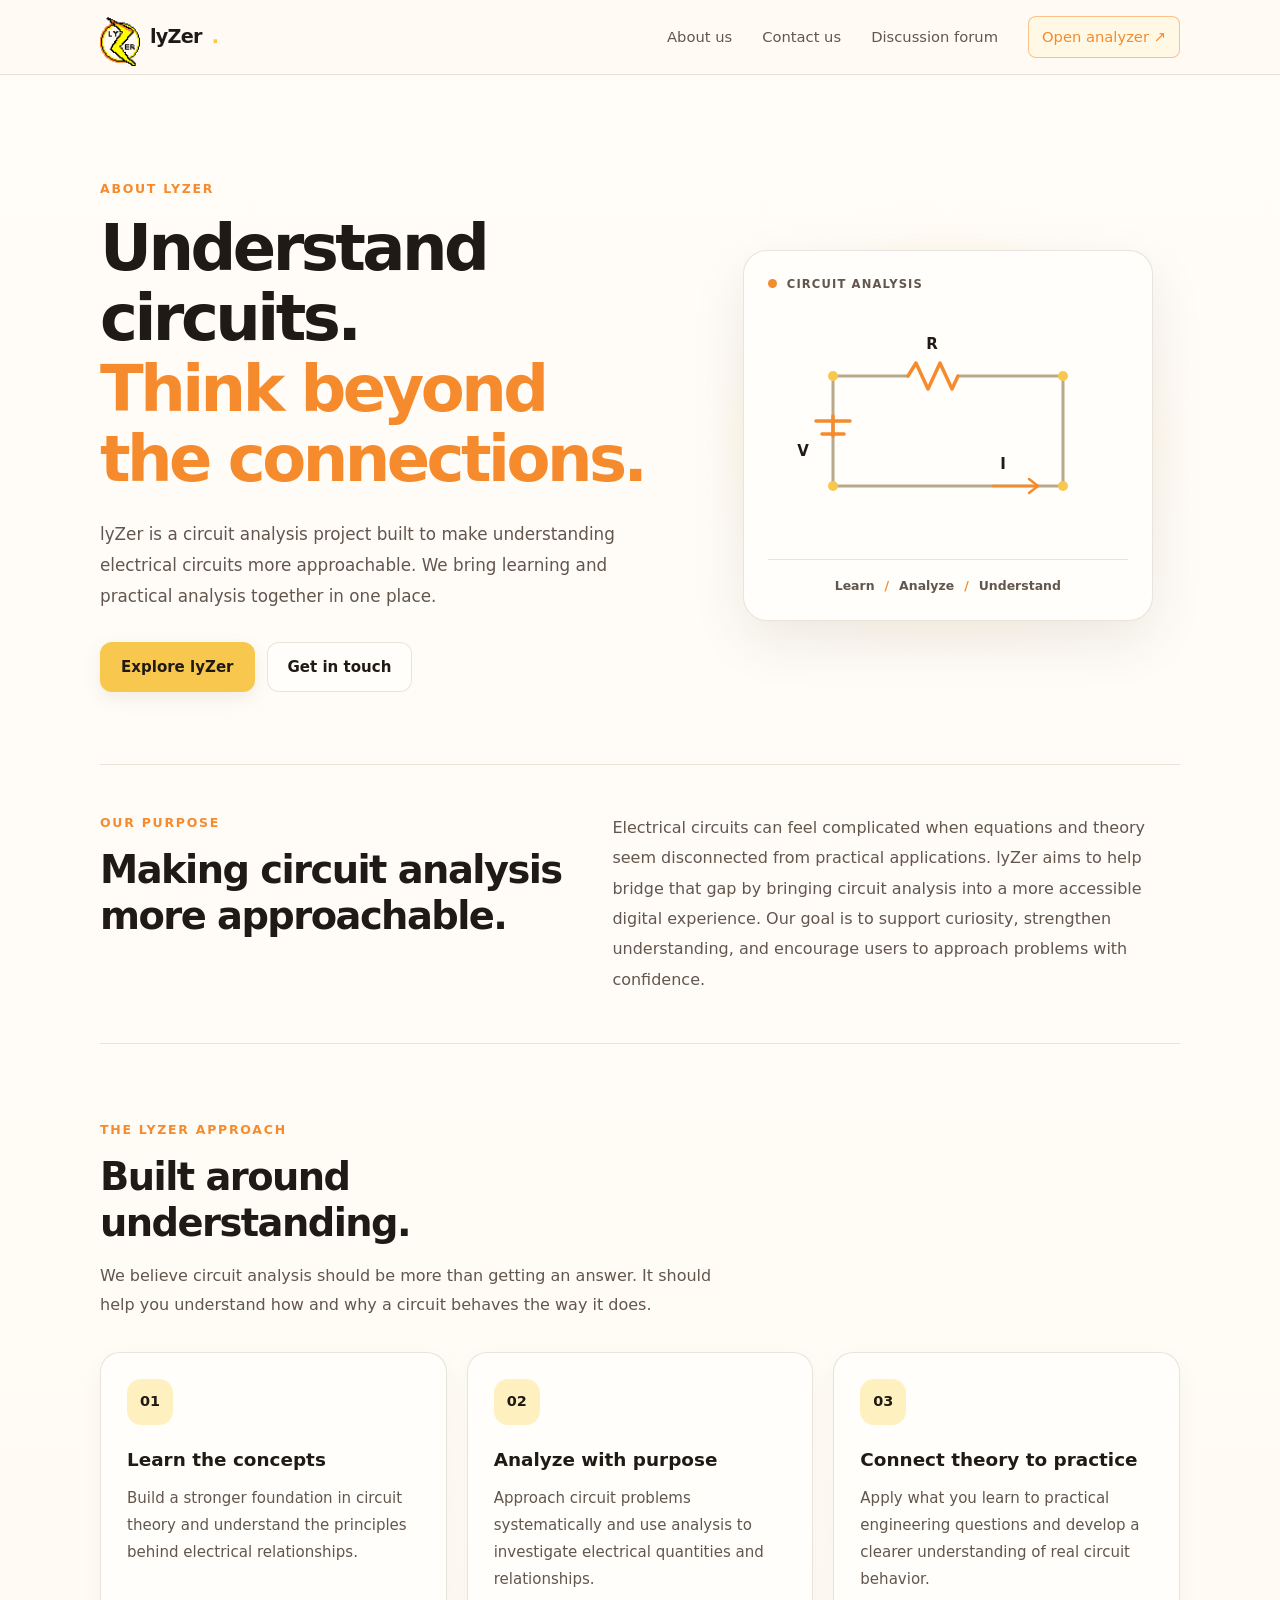
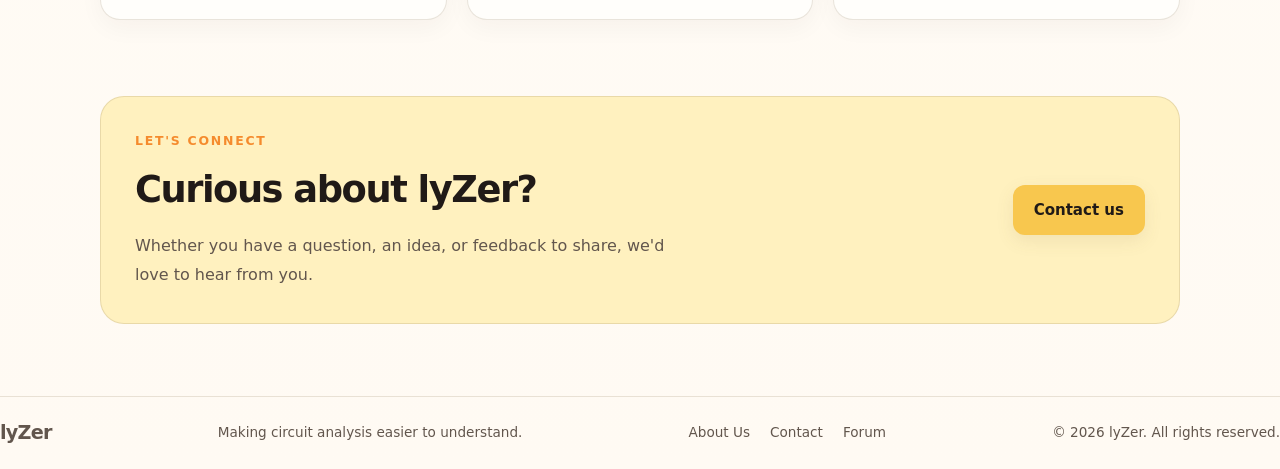
==== ui/about-us.html @ a9f71468 "feat: Add about us" ====
<!DOCTYPE html>
<html lang="en">
<head>
    <meta charset="UTF-8">
    <meta name="viewport" content="width=device-width, initial-scale=1.0">
    <title>About Us | lyZer</title>

    <link rel="stylesheet" href="style.css">
    <link rel="stylesheet" href="about-us.css">
</head>
<body>

	<header>
		<div class="shell">
			<nav aria-label="Main navigation">
				<a class="brand" href="../index.html" aria-label="lyZer home">
					<span class="logo" aria-hidden="true"><img src="logo.png"></span>
					lyZer<span style="color:var(--accent)">.</span>
				</a>
				<div class="nav-links">
					<a href="#about">About us</a>
					<a href="contact-us.html">Contact us</a>
					<a href="#forum">Discussion forum</a>
					<a class="nav-button" href="#analyzer">Open analyzer ↗</a>
				</div>
			</nav>
		</div>
	</header>

    <main class="about-page shell">

        <!-- Hero section -->
        <section class="about-hero">
            <div class="hero-content">
                <p class="eyebrow">ABOUT LYZER</p>

                <h1>Understand circuits.<br>
                    <span>Think beyond the connections.</span>
                </h1>

                <p class="hero-description">
                    lyZer is a circuit analysis project built to make
                    understanding electrical circuits more approachable.
                    We bring learning and practical analysis together
                    in one place.
                </p>

                <div class="hero-actions">
                    <a class="button-link primary-button"
                       href="../index.html">
                        Explore lyZer
                    </a>

                    <a class="button-link secondary-button"
                       href="contact-us.html">
                        Get in touch
                    </a>
                </div>
            </div>

            <div class="hero-visual">
                <div class="visual-glow"></div>

                <div class="circuit-card">
                    <div class="circuit-card-header">
                        <span class="status-dot"></span>
                        <span>CIRCUIT ANALYSIS</span>
                    </div>

                    <svg class="circuit-diagram"
                         viewBox="0 0 360 230"
                         xmlns="http://www.w3.org/2000/svg"
                         role="img"
                         aria-label="Illustration of a simple electrical circuit with a battery, resistor, and connecting wires">

                        <!-- Connecting wires -->
                        <path d="M65 65 H140
                                 M190 65 H295
                                 V175 H65
                                 V65"
                              class="wire"/>

                        <!-- Battery -->
                        <path d="M65 105 V125
                                 M48 110 H82
                                 M54 123 H76"
                              class="component"/>

                        <!-- Resistor -->
                        <path d="M140 65
                                 L148 52
                                 L160 78
                                 L172 52
                                 L184 78
                                 L190 65"
                              class="component"/>

                        <!-- Current direction -->
                        <path d="M225 175 H270"
                              class="current-line"/>

                        <path d="M261 168 L270 175 L261 182"
                              class="current-arrow"/>

                        <!-- Connection nodes -->
                        <circle cx="65" cy="65" r="5" class="node"/>
                        <circle cx="295" cy="65" r="5" class="node"/>
                        <circle cx="295" cy="175" r="5" class="node"/>
                        <circle cx="65" cy="175" r="5" class="node"/>

                        <!-- Labels -->
                        <text x="164" y="38" class="diagram-label">R</text>
                        <text x="35" y="145" class="diagram-label">V</text>
                        <text x="235" y="158" class="diagram-label">I</text>
                    </svg>

                    <div class="circuit-card-footer">
                        <span>Learn</span>
                        <span class="footer-separator">/</span>
                        <span>Analyze</span>
                        <span class="footer-separator">/</span>
                        <span>Understand</span>
                    </div>
                </div>
            </div>
        </section>

        <!-- Mission section -->
        <section class="mission-section">
            <div class="section-heading">
                <p class="eyebrow">OUR PURPOSE</p>
                <h2>Making circuit analysis more approachable.</h2>
            </div>

            <p class="mission-description">
                Electrical circuits can feel complicated when equations
                and theory seem disconnected from practical applications.
                lyZer aims to help bridge that gap by bringing circuit
                analysis into a more accessible digital experience.
                Our goal is to support curiosity, strengthen understanding,
                and encourage users to approach problems with confidence.
            </p>
        </section>

        <!-- Values / approach -->
        <section class="approach-section">
            <div class="section-heading">
                <p class="eyebrow">THE LYZER APPROACH</p>
                <h2>Built around understanding.</h2>
                <p>
                    We believe circuit analysis should be more than
                    getting an answer. It should help you understand
                    how and why a circuit behaves the way it does.
                </p>
            </div>

            <div class="approach-grid">

                <article class="approach-card">
                    <div class="card-icon">01</div>
                    <h3>Learn the concepts</h3>
                    <p>
                        Build a stronger foundation in circuit theory
                        and understand the principles behind electrical
                        relationships.
                    </p>
                </article>

                <article class="approach-card">
                    <div class="card-icon">02</div>
                    <h3>Analyze with purpose</h3>
                    <p>
                        Approach circuit problems systematically and
                        use analysis to investigate electrical quantities
                        and relationships.
                    </p>
                </article>

                <article class="approach-card">
                    <div class="card-icon">03</div>
                    <h3>Connect theory to practice</h3>
                    <p>
                        Apply what you learn to practical engineering
                        questions and develop a clearer understanding
                        of real circuit behavior.
                    </p>
                </article>

            </div>
        </section>

        <!-- Closing call to action -->
        <section class="about-cta">
            <div>
                <p class="eyebrow">LET'S CONNECT</p>
                <h2>Curious about lyZer?</h2>
                <p>
                    Whether you have a question, an idea, or feedback
                    to share, we'd love to hear from you.
                </p>
            </div>

            <a class="button-link primary-button"
               href="contact-us.html">
                Contact us
            </a>
        </section>

    </main>

    <footer class="site-footer">
        <div class="footer-inner">
            <a class="brand" href="../index.html">lyZer</a>

            <p>
                Making circuit analysis easier to understand.
            </p>

            <div class="footer-links">
                <a href="about-us.html">About Us</a>
                <a href="contact-us.html">Contact</a>
                <a href="../index.html#forum">Forum</a>
            </div>

            <p class="copyright">
                &copy; 2026 lyZer. All rights reserved.
            </p>
        </div>
    </footer>

</body>
</html>
---- ui/style.css ----
:root {
    color-scheme: light;

    --bg: #fffaf3;
    --text: #201a17;
    --muted: #62564d;
    --accent: #f8c74e;
    --accent-strong: #f58b2d;
    --line: rgba(118, 96, 54, 0.16);
}

/* Base styles */

* {
    box-sizing: border-box;
}

html {
    scroll-behavior: smooth;
}

body {
    margin: 0;
    background: linear-gradient(180deg, #fffdf9 0%, var(--bg) 100%);
    color: var(--text);
    font: 16px/1.6 system-ui, -apple-system, "Segoe UI", sans-serif;
}

a {
    color: inherit;
    text-decoration: none;
}

.shell {
    width: min(1080px, calc(100% - 40px));
    margin: auto;
}

/* Header and navigation */

header {
    position: sticky;
    top: 0;
    z-index: 2;
    border-bottom: 1px solid var(--line);
    background: rgba(255, 250, 243, 0.85);
    backdrop-filter: blur(14px);
}

nav {
    min-height: 74px;
    display: flex;
    justify-content: space-between;
    align-items: center;
    gap: 24px;
}

.brand {
    display: flex;
    align-items: center;
    gap: 10px;
    font-size: 1.2rem;
    font-weight: 750;
    letter-spacing: -0.04em;
}

.logo {
    width: 40px;
    height: 40px;
    display: grid;
    place-items: center;
    border-radius: 12px;
}

.logo img {
    width: 100%;
    height: 100%;
    display: block;
    object-fit: contain;
}

.nav-links {
    display: flex;
    align-items: center;
    gap: 30px;
    color: var(--muted);
    font-size: 0.92rem;
}

.nav-links a:hover,
.nav-links a:focus-visible {
    color: var(--accent-strong);
}

.nav-links .nav-button {
    padding: 8px 13px;
    border: 1px solid rgba(245, 139, 45, 0.5);
    border-radius: 8px;
    color: var(--accent-strong);
    background: rgba(255, 248, 225, 0.8);
}

/* Hero section */

.hero {
    padding: 86px 0;
    background: radial-gradient(
        ellipse at 85% 15%,
        rgba(248, 199, 78, 0.22),
        transparent 38%
    );
}

.hero-grid {
    display: grid;
    grid-template-columns: 1fr;
    align-items: center;
}

.eyebrow {
    color: var(--accent-strong);
    font-size: 0.77rem;
    font-weight: 750;
    letter-spacing: 0.13em;
    text-transform: uppercase;
}

h1 {
    max-width: 620px;
    margin: 17px 0;
    font-size: clamp(2.8rem, 6vw, 5rem);
    line-height: 1.03;
    letter-spacing: -0.065em;
}

h1 span {
    color: var(--accent-strong);
}

.intro {
    max-width: 530px;
    color: var(--muted);
    font-size: 1.08rem;
}

.actions {
    display: flex;
    flex-wrap: wrap;
    gap: 12px;
    margin-top: 28px;
}

.button {
    min-height: 46px;
    display: inline-flex;
    align-items: center;
    padding: 0 18px;
    border-radius: 8px;
    font-weight: 700;
}

.primary {
    color: #2b1d0e;
    background: linear-gradient(
        135deg,
        var(--accent) 0%,
        var(--accent-strong) 100%
    );
    box-shadow: 0 10px 24px rgba(245, 139, 45, 0.18);
}

.secondary {
    border: 1px solid var(--line);
    background: #fff;
}

/* Features section */

.features {
    padding: 64px 0 78px;
    border-top: 1px solid var(--line);
}

.feature-heading {
    display: flex;
    align-items: end;
    justify-content: space-between;
    gap: 24px;
    margin-bottom: 25px;
}

h2 {
    margin: 7px 0 0;
    font-size: clamp(1.8rem, 4vw, 2.5rem);
    letter-spacing: -0.045em;
}

.feature-heading p {
    max-width: 370px;
    margin: 0;
    color: var(--muted);
}

.feature-grid {
    display: grid;
    grid-template-columns: repeat(3, 1fr);
    gap: 15px;
}

.feature {
    padding: 21px;
    border: 1px solid var(--line);
    border-radius: 12px;
    background: #fffefb;
    box-shadow: 0 10px 30px rgba(109, 88, 55, 0.04);
}

.icon {
    width: 36px;
    height: 36px;
    display: grid;
    place-items: center;
    border-radius: 9px;
    color: var(--accent-strong);
    background: linear-gradient(135deg, #fff4cb, #ffe6af);
    font-size: 1.2rem;
}

h3 {
    margin: 15px 0 5px;
    font-size: 1rem;
}

.feature p {
    margin: 0;
    color: var(--muted);
    font-size: 0.9rem;
}

/* Footer */

footer {
    border-top: 1px solid var(--line);
    color: var(--muted);
    font-size: 0.85rem;
}

.footer-inner {
    min-height: 72px;
    display: flex;
    align-items: center;
    justify-content: space-between;
    gap: 20px;
}

.footer-links {
    display: flex;
    gap: 20px;
}

.footer-links a:hover {
    color: var(--accent-strong);
}

/* Responsive layout */

@media (max-width: 740px) {
    .shell {
        width: calc(100% - 32px);
    }

    nav {
        padding: 12px 0;
        flex-wrap: wrap;
    }

    .nav-links {
        width: 100%;
        justify-content: space-between;
        gap: 10px;
        font-size: 0.82rem;
    }

    .nav-links .nav-button {
        padding: 6px 9px;
    }

    .hero {
        padding: 60px 0;
    }

    .feature-heading {
        align-items: start;
        flex-direction: column;
    }

    .feature-grid {
        grid-template-columns: 1fr;
    }

    .footer-inner {
        align-items: start;
        flex-direction: column;
        padding: 17px 0;
    }
}

@media (max-width: 390px) {
    .nav-links {
        flex-wrap: wrap;
        justify-content: flex-start;
    }
}
---- ui/about-us.css ----
/*ABOUT PAGE*/

.about-page {
    padding-top: 56px;
    padding-bottom: 72px;
}

/*HERO SECTION*/

.about-hero {
    display: grid;
    grid-template-columns: 1.1fr 0.9fr;
    align-items: center;
    gap: 48px;

    padding: 48px 0 72px;
}

.hero-content {
    max-width: 620px;
}

.eyebrow {
    margin: 0 0 14px;

    color: var(--accent-strong, #f58b2d);

    font-size: 0.78rem;
    font-weight: 800;
    letter-spacing: 0.14em;
    text-transform: uppercase;
}

.hero-content h1 {
    margin: 0;

    color: var(--text, #201a17);

    font-size: clamp(2.4rem, 5vw, 4.2rem);
    line-height: 1.1;
    letter-spacing: -0.055em;
}

.hero-content h1 span {
    color: var(--accent-strong, #f58b2d);
}

.hero-description {
    max-width: 540px;
    margin: 24px 0 0;

    color: var(--muted, #62564d);

    font-size: 1.05rem;
    line-height: 1.85;
}

.hero-actions {
    display: flex;
    flex-wrap: wrap;
    gap: 12px;

    margin-top: 30px;
}

/*Shared button appearance for this page*/

.button-link {
    display: inline-flex;
    align-items: center;
    justify-content: center;

    min-height: 46px;
    padding: 12px 20px;

    border: 1px solid transparent;
    border-radius: 12px;

    font-size: 0.94rem;
    font-weight: 700;
    text-decoration: none;

    transition:
        transform 0.2s ease,
        background-color 0.2s ease,
        box-shadow 0.2s ease;
}

.button-link:hover {
    transform: translateY(-2px);
}

.primary-button {
    background: var(--accent, #f8c74e);
    color: var(--text, #201a17);

    box-shadow: 0 6px 18px rgba(118, 96, 54, 0.10);
}

.primary-button:hover {
    background: var(--accent-strong, #f58b2d);
    box-shadow: 0 8px 22px rgba(118, 96, 54, 0.16);
}

.secondary-button {
    border-color: var(--line, rgba(118, 96, 54, 0.16));

    background: var(--panel, #fffefb);
    color: var(--text, #201a17);
}

.secondary-button:hover {
    background: var(--accent-soft, #fff1bf);
}

/*CIRCUIT ILLUSTRATION*/

.hero-visual {
    position: relative;

    display: flex;
    align-items: center;
    justify-content: center;

    min-height: 360px;
    padding: 20px;
}

.visual-glow {
    position: absolute;
    inset: 12%;

    border-radius: 50%;
    background: var(--accent-soft, #fff1bf);

    filter: blur(35px);
    opacity: 0.75;
}

.circuit-card {
    position: relative;
    z-index: 1;

    width: 100%;
    max-width: 410px;
    padding: 24px;

    border: 1px solid var(--line, rgba(118, 96, 54, 0.16));
    border-radius: 24px;

    background: var(--panel, #fffefb);

    box-shadow: 0 20px 55px rgba(50, 35, 15, 0.09);
}

.circuit-card-header {
    display: flex;
    align-items: center;
    gap: 10px;

    color: var(--muted, #62564d);

    font-size: 0.72rem;
    font-weight: 800;
    letter-spacing: 0.1em;
}

.status-dot {
    width: 9px;
    height: 9px;

    border-radius: 50%;
    background: var(--accent-strong, #f58b2d);
}

.circuit-diagram {
    display: block;

    width: 100%;
    height: auto;
    margin: 18px 0;
}

.wire {
    fill: none;
    stroke: #b9a98a;
    stroke-width: 3;
    stroke-linecap: round;
    stroke-linejoin: round;
}

.component {
    fill: none;
    stroke: var(--accent-strong, #f58b2d);
    stroke-width: 3.5;
    stroke-linecap: round;
    stroke-linejoin: round;
}

.current-line {
    fill: none;
    stroke: var(--accent-strong, #f58b2d);
    stroke-width: 2.5;
    stroke-linecap: round;
}

.current-arrow {
    fill: none;
    stroke: var(--accent-strong, #f58b2d);
    stroke-width: 2.5;
    stroke-linecap: round;
    stroke-linejoin: round;
}

.node {
    fill: var(--accent, #f8c74e);
}

.diagram-label {
    fill: var(--text, #201a17);

    font-size: 15px;
    font-weight: 700;
    text-anchor: middle;
}

.circuit-card-footer {
    display: flex;
    justify-content: center;
    flex-wrap: wrap;
    gap: 10px;

    padding-top: 16px;
    border-top: 1px solid var(--line, rgba(118, 96, 54, 0.16));

    color: var(--muted, #62564d);

    font-size: 0.78rem;
    font-weight: 600;
}

.footer-separator {
    color: var(--accent-strong, #f58b2d);
}

/*MISSION SECTION*/

.mission-section {
    display: grid;
    grid-template-columns: 0.9fr 1.1fr;
    align-items: start;
    gap: 48px;

    padding: 48px 0;

    border-top: 1px solid var(--line, rgba(118, 96, 54, 0.16));
    border-bottom: 1px solid var(--line, rgba(118, 96, 54, 0.16));
}

.section-heading h2 {
    max-width: 500px;
    margin: 0;

    color: var(--text, #201a17);

    font-size: clamp(1.8rem, 3vw, 2.6rem);
    line-height: 1.2;
    letter-spacing: -0.04em;
}

.mission-description {
    margin: 0;

    color: var(--muted, #62564d);

    font-size: 1rem;
    line-height: 1.9;
}

/*APPROACH CARDS*/

.approach-section {
    padding: 76px 0;
}

.approach-section > .section-heading {
    max-width: 650px;
    margin-bottom: 32px;
}

.approach-section > .section-heading > p:last-child {
    margin: 16px 0 0;

    color: var(--muted, #62564d);
    line-height: 1.8;
}

.approach-grid {
    display: grid;
    grid-template-columns: repeat(3, minmax(0, 1fr));
    gap: 20px;
}

.approach-card {
    padding: 26px;

    border: 1px solid var(--line, rgba(118, 96, 54, 0.16));
    border-radius: 20px;

    background: var(--panel, #fffefb);

    box-shadow: 0 8px 24px rgba(50, 35, 15, 0.04);

    transition:
        transform 0.2s ease,
        box-shadow 0.2s ease,
        border-color 0.2s ease;
}

.approach-card:hover {
    transform: translateY(-4px);

    border-color: rgba(245, 139, 45, 0.35);

    box-shadow: 0 14px 30px rgba(50, 35, 15, 0.08);
}

.card-icon {
    display: flex;
    align-items: center;
    justify-content: center;

    width: 46px;
    height: 46px;
    margin-bottom: 22px;

    border-radius: 14px;

    background: var(--accent-soft, #fff1bf);
    color: var(--text, #201a17);

    font-size: 0.9rem;
    font-weight: 800;
}

.approach-card h3 {
    margin: 0 0 12px;

    color: var(--text, #201a17);

    font-size: 1.15rem;
    line-height: 1.4;
}

.approach-card p {
    margin: 0;

    color: var(--muted, #62564d);

    font-size: 0.94rem;
    line-height: 1.8;
}

/*CLOSING CALL TO ACTION*/

.about-cta {
    display: flex;
    align-items: center;
    justify-content: space-between;
    gap: 28px;

    padding: 34px;

    border: 1px solid var(--line, rgba(118, 96, 54, 0.16));
    border-radius: 24px;

    background: var(--accent-soft, #fff1bf);
}

.about-cta .eyebrow {
    margin-bottom: 10px;
}

.about-cta h2 {
    margin: 0;

    color: var(--text, #201a17);

    font-size: clamp(1.7rem, 3vw, 2.3rem);
    letter-spacing: -0.04em;
}

.about-cta p:not(.eyebrow) {
    max-width: 540px;
    margin: 12px 0 0;

    color: var(--muted, #62564d);
    line-height: 1.8;
}

.about-cta .button-link {
    flex-shrink: 0;
}

/*RESPONSIVE DESIGN*/

@media (max-width: 850px) {
    .about-hero {
        grid-template-columns: 1fr;
        gap: 24px;

        padding-top: 28px;
    }

    .hero-content {
        max-width: 700px;
    }

    .hero-visual {
        min-height: 300px;
    }

    .mission-section {
        grid-template-columns: 1fr;
        gap: 22px;
    }

    .approach-grid {
        grid-template-columns: 1fr;
    }

    .approach-card {
        padding: 24px;
    }
}

@media (max-width: 560px) {
    .about-page {
        padding-top: 28px;
        padding-bottom: 44px;
    }

    .about-hero {
        padding-bottom: 44px;
    }

    .hero-content h1 {
        font-size: clamp(2.2rem, 10vw, 3rem);
    }

    .hero-description {
        font-size: 0.98rem;
    }

    .hero-visual {
        min-height: 250px;
        padding: 8px;
    }

    .circuit-card {
        padding: 18px;
        border-radius: 18px;
    }

    .mission-section {
        padding: 38px 0;
    }

    .approach-section {
        padding: 48px 0;
    }

    .about-cta {
        align-items: flex-start;
        flex-direction: column;

        padding: 26px;
    }

    .about-cta .button-link {
        width: 100%;
    }
}

/* Respect reduced-motion preferences */

@media (prefers-reduced-motion: reduce) {
    .button-link,
    .approach-card {
        transition: none;
    }

    .button-link:hover,
    .approach-card:hover {
        transform: none;
    }
}
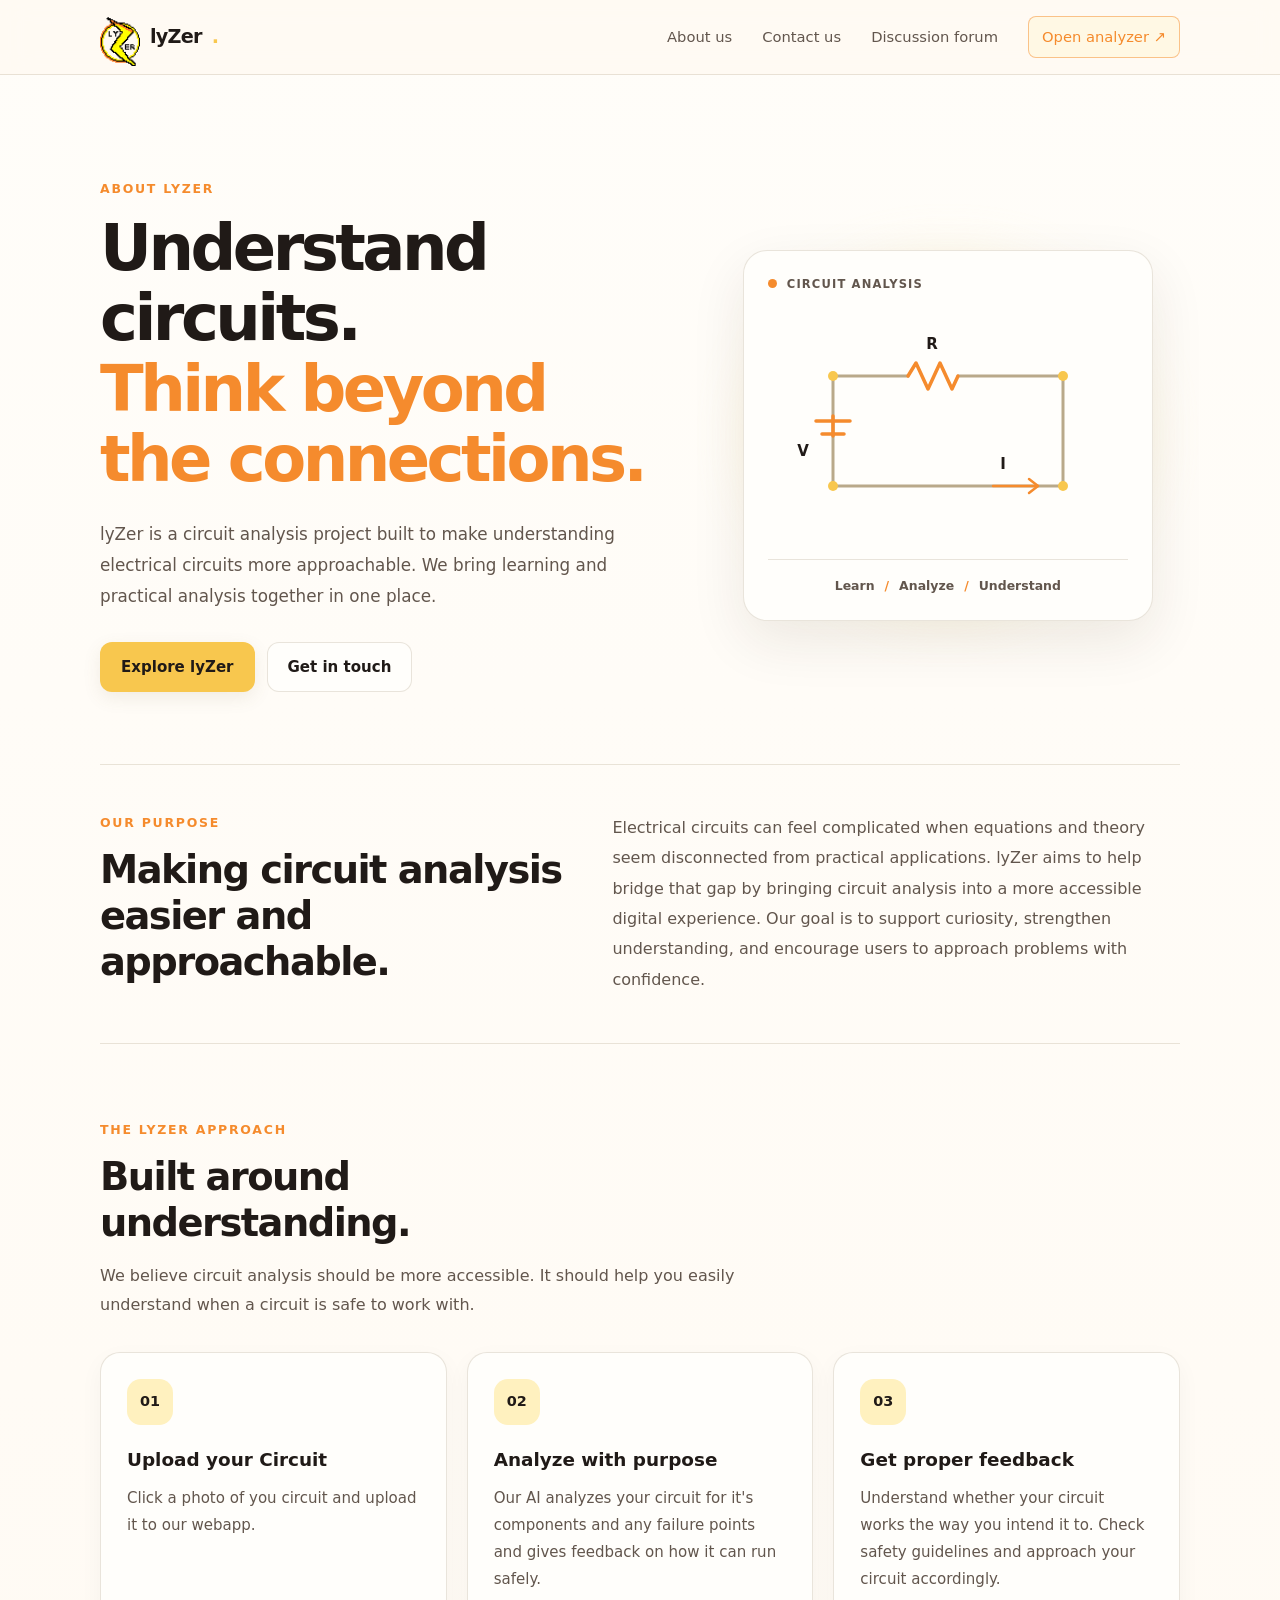
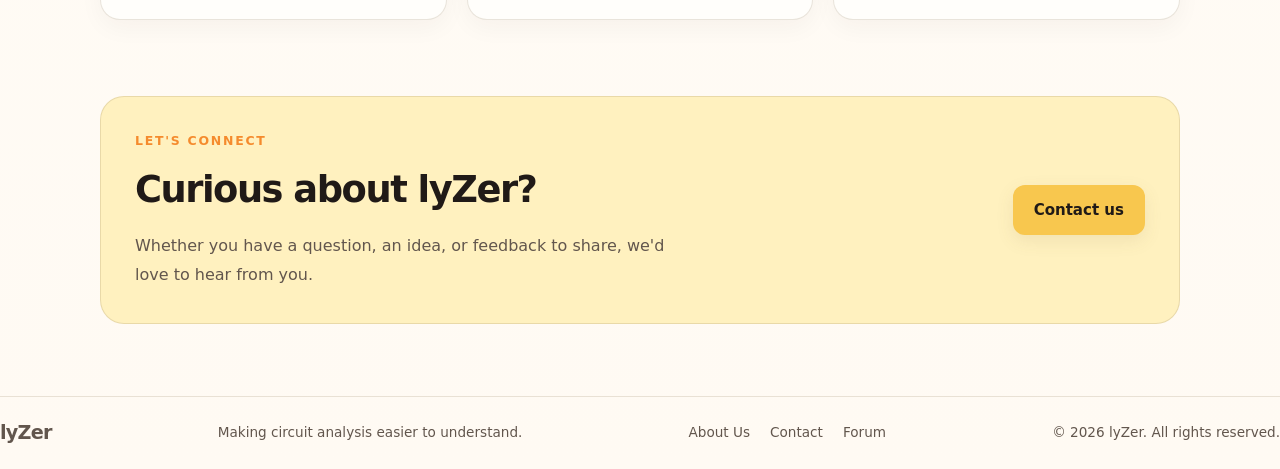
==== commit fde58cb7: "feat: Change about page" ====
--- a/ui/about-us.html
+++ b/ui/about-us.html
@@ -130,7 +130,7 @@
         <section class="mission-section">
             <div class="section-heading">
                 <p class="eyebrow">OUR PURPOSE</p>
-                <h2>Making circuit analysis more approachable.</h2>
+                <h2>Making circuit analysis easier and approachable.</h2>
             </div>
 
             <p class="mission-description">
@@ -149,9 +149,9 @@
                 <p class="eyebrow">THE LYZER APPROACH</p>
                 <h2>Built around understanding.</h2>
                 <p>
-                    We believe circuit analysis should be more than
-                    getting an answer. It should help you understand
-                    how and why a circuit behaves the way it does.
+                    We believe circuit analysis should be more 
+                    accessible. It should help you easily
+                    understand when a circuit is safe to work with.
                 </p>
             </div>
 
@@ -159,11 +159,10 @@
 
                 <article class="approach-card">
                     <div class="card-icon">01</div>
-                    <h3>Learn the concepts</h3>
+                    <h3>Upload your Circuit</h3>
                     <p>
-                        Build a stronger foundation in circuit theory
-                        and understand the principles behind electrical
-                        relationships.
+                        Click a photo of you circuit and
+                        upload it to our webapp.
                     </p>
                 </article>
 
@@ -171,20 +170,19 @@
                     <div class="card-icon">02</div>
                     <h3>Analyze with purpose</h3>
                     <p>
-                        Approach circuit problems systematically and
-                        use analysis to investigate electrical quantities
-                        and relationships.
+                        Our AI analyzes your circuit for it's components 
+                        and any failure points and gives feedback on 
+                        how it can run safely.
                     </p>
                 </article>
 
                 <article class="approach-card">
                     <div class="card-icon">03</div>
-                    <h3>Connect theory to practice</h3>
+                    <h3>Get proper feedback</h3>
                     <p>
-                        Apply what you learn to practical engineering
-                        questions and develop a clearer understanding
-                        of real circuit behavior.
-                    </p>
+                        Understand whether your circuit works
+                        the way you intend it to. Check safety guidelines
+                        and approach your circuit accordingly.
                 </article>
 
             </div>
